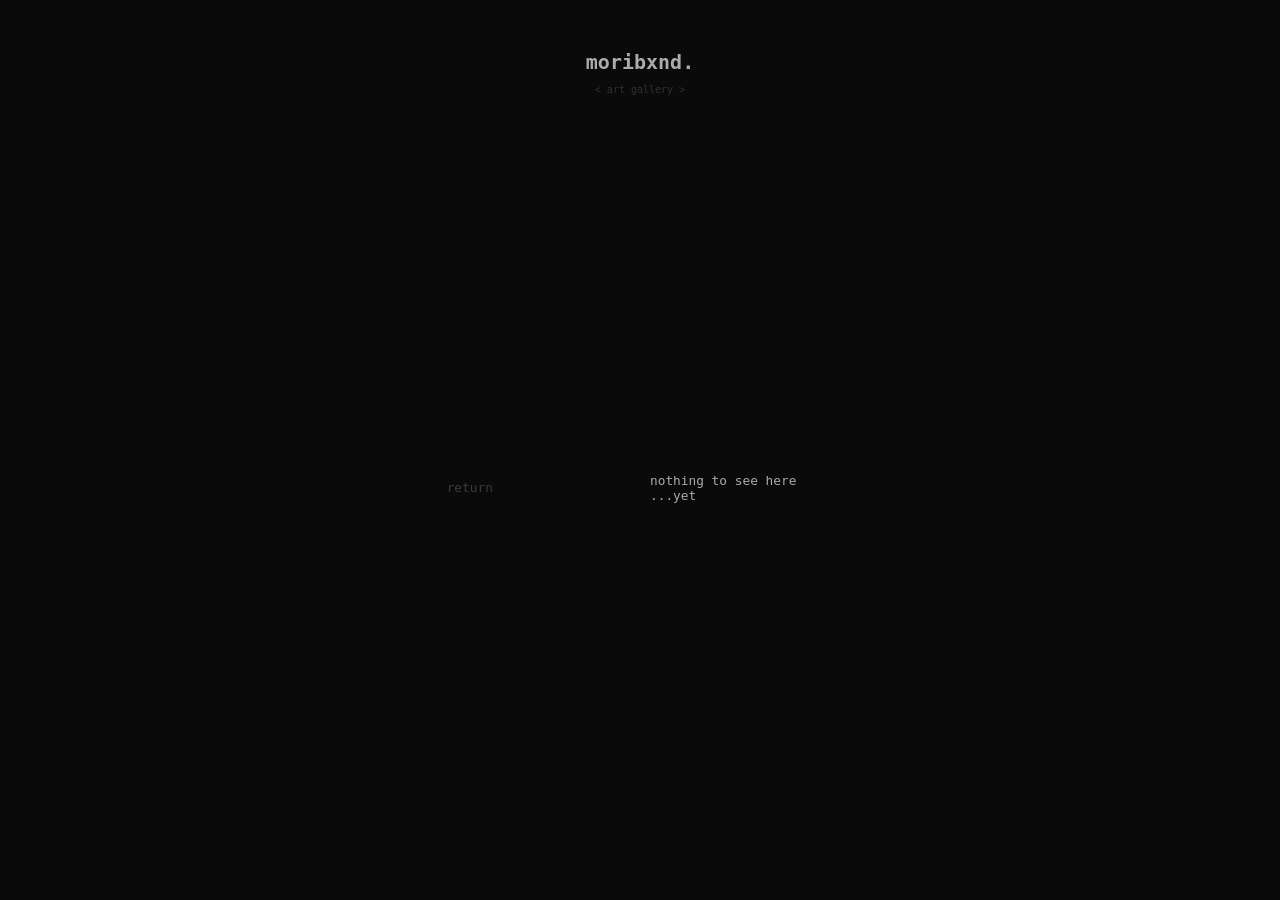
==== art_gallery.html @ 75d4b1c0 "pages u can now move to diff pages (they're not finished yet)" ====
<!DOCTYPE html>
<html lang="en">
<head>
    <meta charset="UTF-8">
    <meta name="viewport" content="width=device-width, initial-scale=1.0, viewport-fit=cover">
    <link rel="stylesheet" href="style.css">
    <link rel="icon" type="image/x-icon" href="img/icon.ico">

    <title>mori • art gallery</title>
</head>
<body>
    <header>
        <div class="welcome">
            <h1 class="big-text" id="waveText">moribxnd.</h1>
            <p class="small-text">&#60; art gallery &#62;</p>
        </div>
    </header>
    <main class="grid-container">
         <div class="side-content left">
            <a href="index.html">return</a>
        </div>

        <div class="side-content right">
            <p>nothing to see here<br>...yet</p>
        </div>
    </main>

    <script src="script.js"></script>
</body>
</html>
---- style.css ----
/* ===== GLOBAL & RESET ===== */
::selection {
  background: #ababab; /* Цвет фона при выделении */
  color: rgb(10, 10, 10);      /* Цвет текста при выделении */
}

/* Для браузеров Firefox используется специальный префикс */
::-moz-selection {
  background: #ababab;
  color: rgb(10, 10, 10);
}

html {
    background-color: rgb(10, 10, 10);
    font-family: 'Geist Mono', monospace;
}

body {
    margin: 0;
    padding: 0;
    min-height: 100vh;
    display: flex;
    flex-direction: column;
    align-items: center;
}

/* ===== HEADER ===== */
header {
    display: flex;
    justify-content: center;
    align-items: center;
    color: #ababab;
    padding: 10px;
}

.welcome {
    text-align: center;
    padding: 40px;
    border-radius: 10px;
}

.big-text {
    font-size: 20px;
    margin: 0 0 10px 0;
    font-weight: bold;
    color: #ababab;
}

.small-text {
    font-size: 10px;
    color: rgba(204, 204, 204, 0.2);
    font-weight: 300;
    margin: 0;
}

/* ===== MAIN & GRID (VERTICAL CENTERING) ===== */
main {
    flex: 1;
    display: flex;
    justify-content: center;
    align-items: center;
    width: 100%;

    padding-bottom: 70px;
}

.grid-container {
    display: grid;
    grid-template-columns: repeat(6, 1fr);
    gap: 20px;
    max-width: 1200px;
    margin: 0 auto;
    width: 100%;
}

/* ===== LEFT & RIGHT CONTENT ===== */
.left {
    grid-column: 3;
    display: flex;
    flex-direction: column;
    gap: 15px;
    text-align: left;
}

.right {
    grid-column: 4 / 6;
    display: flex;
    flex-direction: column;
    gap: 30px;
    color: #ababab;
}

.soon {
    text-align: right;
}

.side-content a {
    color: rgba(255, 255, 255, 0.2);
    text-decoration: none;
    font-size: 80%;
    transition: 0.3s;
}

.side-content a:hover {
    color: #ababab;
}

.side-content p {
    font-size: 80%;
    margin: 0;
}

/* ===== WAVE ANIMATION ===== */
.wave-text {
    display: inline-block;
}

.wave-letter {
    display: inline-block;
    animation: floatWave 2.5s ease-in-out infinite;
}

@keyframes floatWave {
    0%, 100% {
        transform: translateY(0);
    }
    50% {
        transform: translateY(-8px);
    }
}

/* ===== RESPONSIVE (MOBILE) ===== */
@media (max-width: 768px) {
    .grid-container {
        grid-template-columns: 1fr;
        padding: 60px 0;
    }

    .left, .right {
        grid-column: 1 / -1;
        padding: 0 50px;
    }

    .right {
        text-align: right;
    }
}
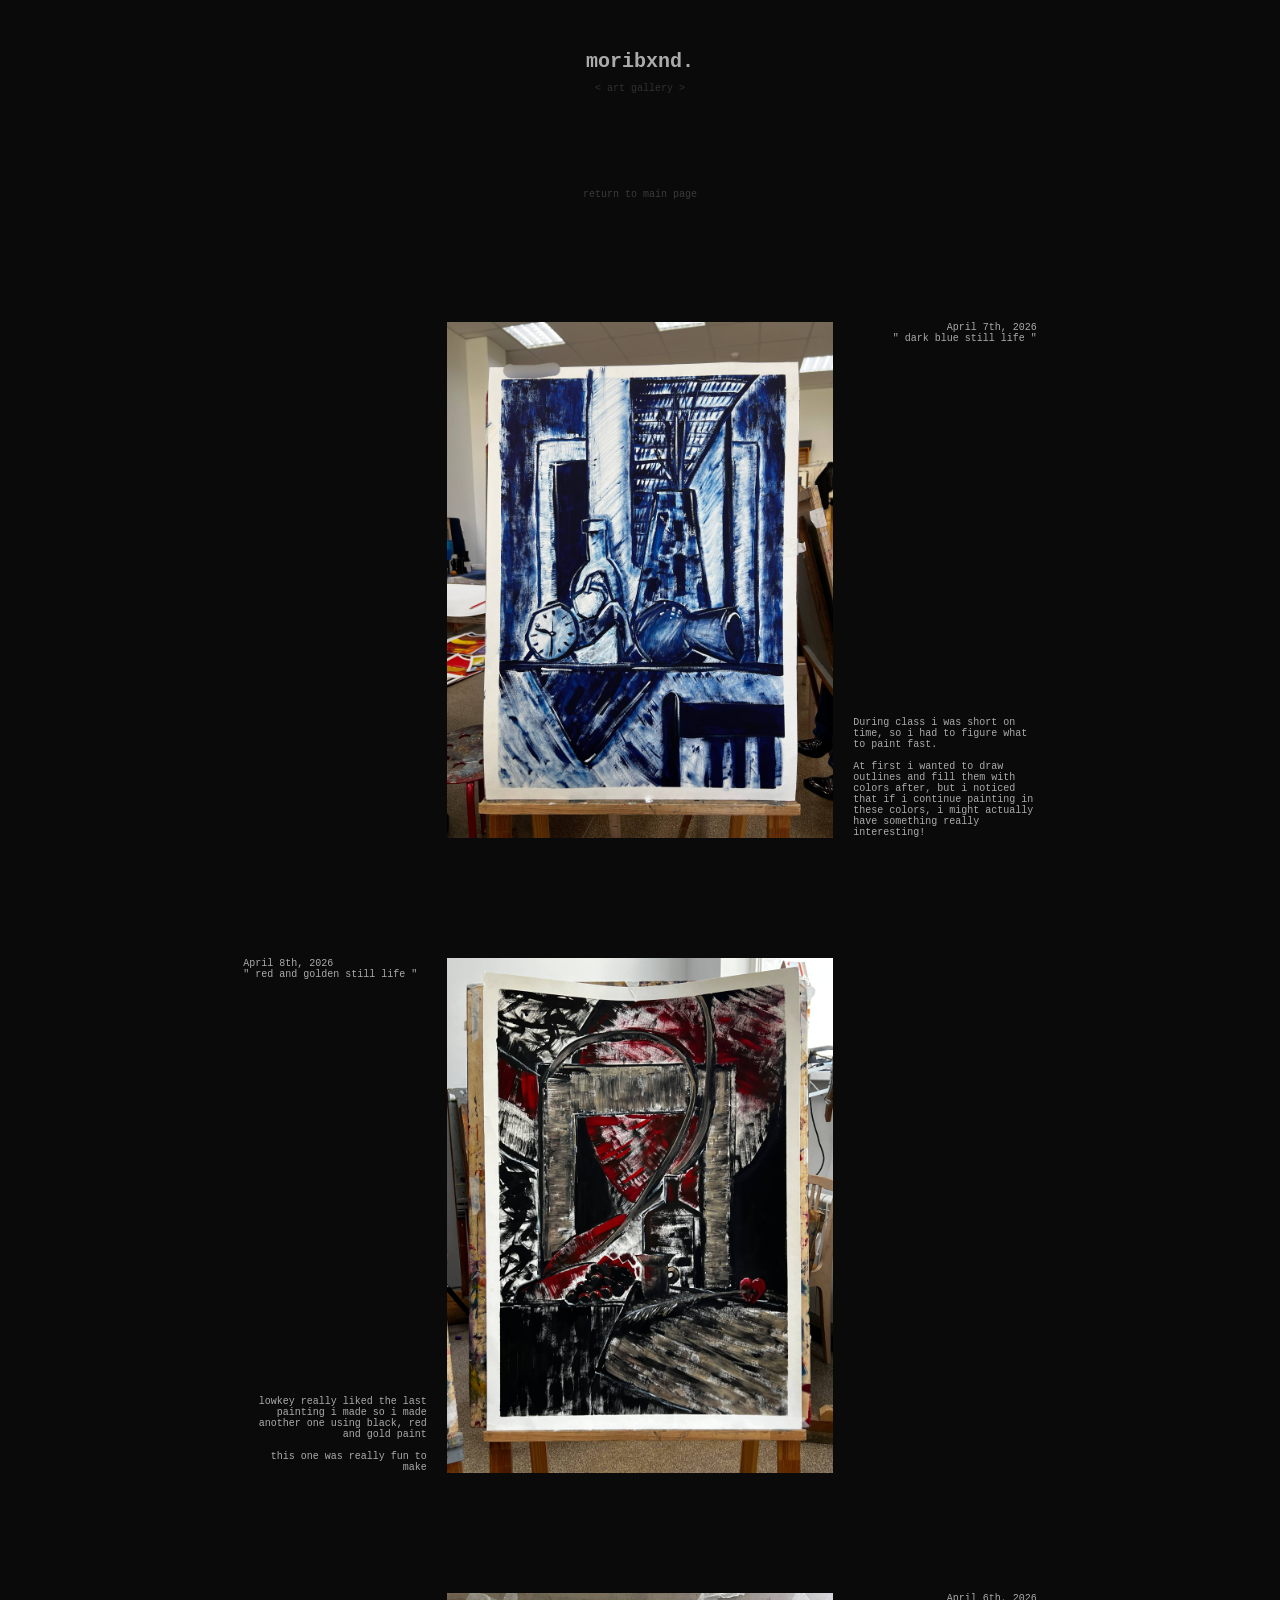
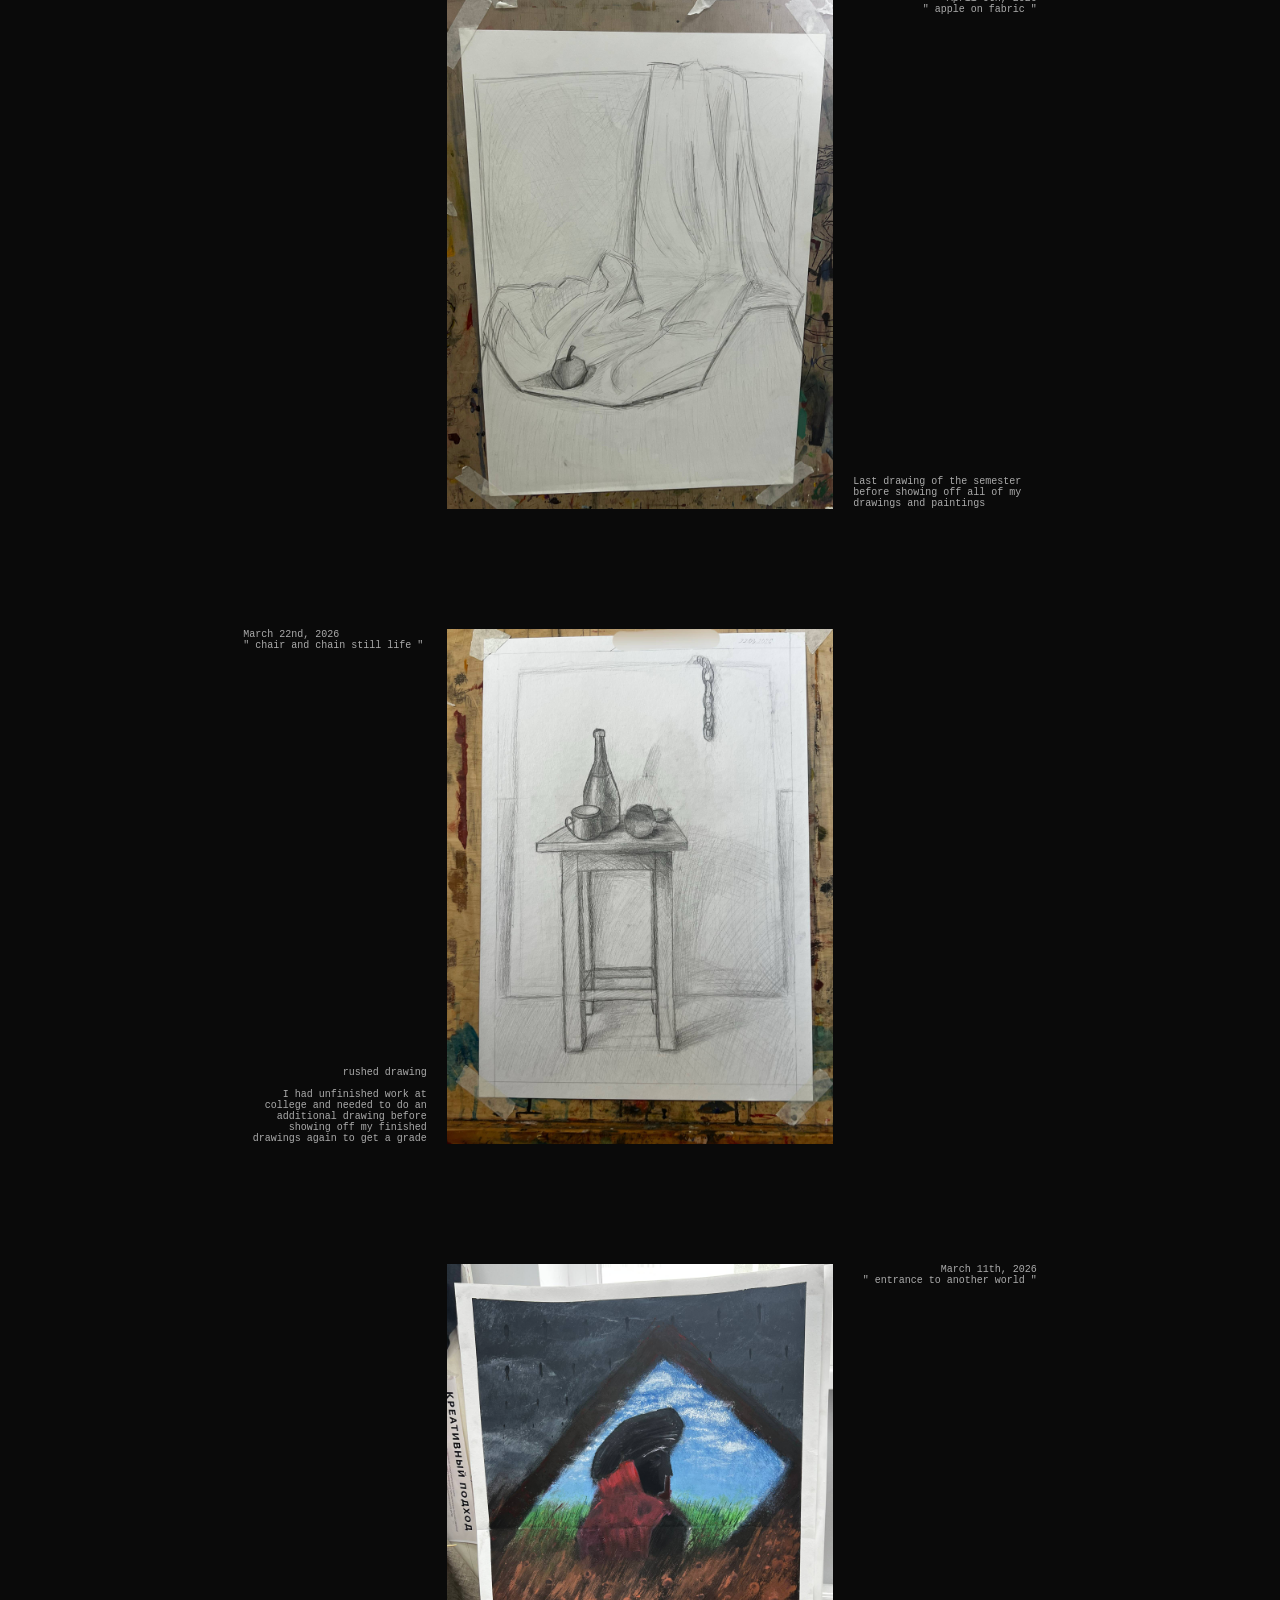
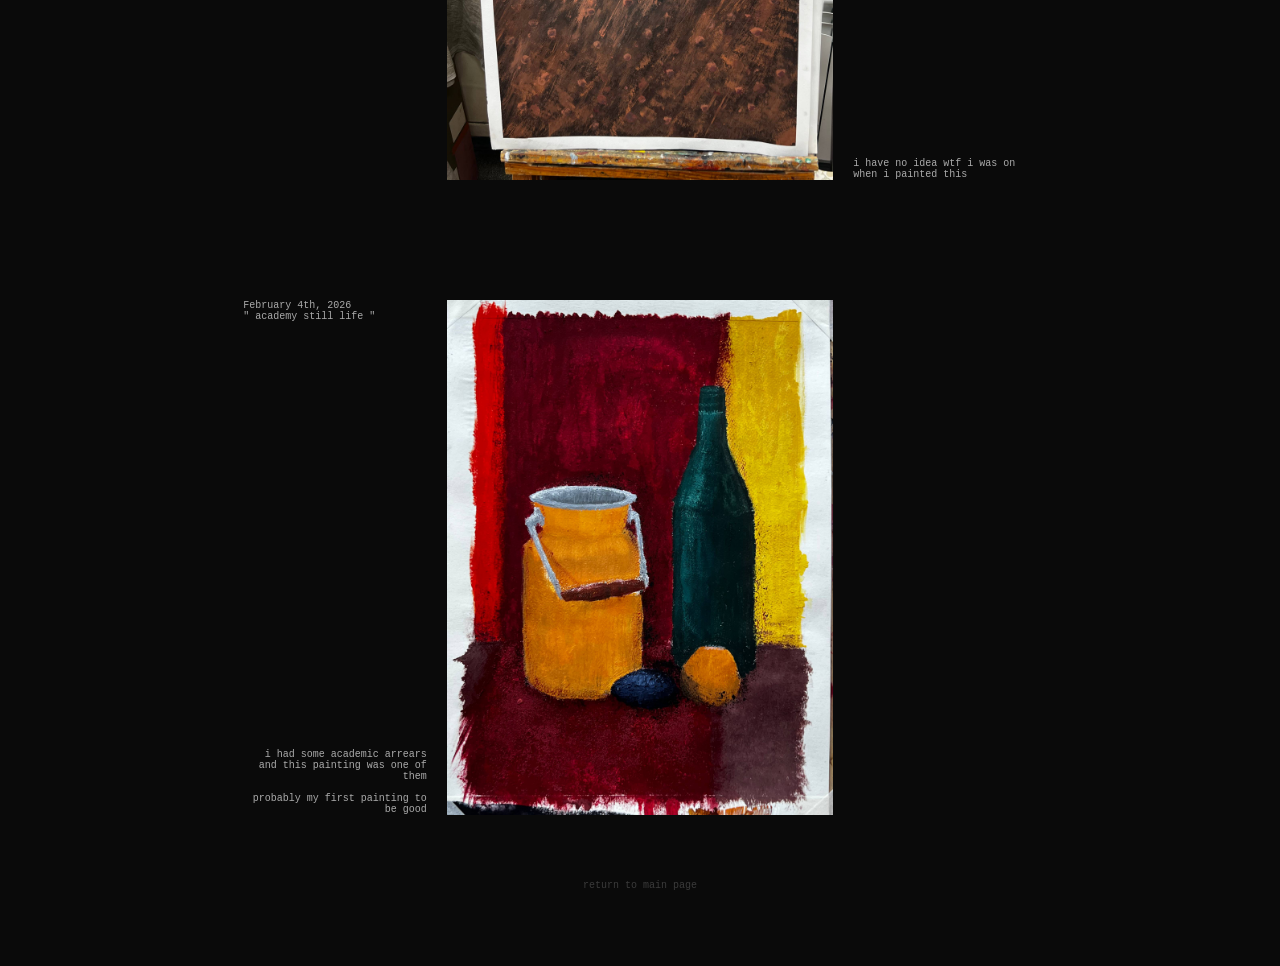
==== commit 1e50d93d: "huge update" ====
--- a/art_gallery.html
+++ b/art_gallery.html
@@ -15,13 +15,68 @@
             <p class="small-text">&#60; art gallery &#62;</p>
         </div>
     </header>
-    <main class="grid-container">
-         <div class="side-content left">
-            <a href="index.html">return</a>
+    <main class="grid-container-art">
+        
+        <div class="return-link">
+            <a href="index.html">return to main page</a>
         </div>
 
-        <div class="side-content right">
-            <p>nothing to see here<br>...yet</p>
+        <!-- right -->
+        <div class="art-image img-first">
+            <img src="img/art_gallery/dbsl.png" alt="dark blue still life">
+        </div>
+        <div class="art-text text-right">
+            <p class="top-text-r">April 7th, 2026<br>" dark blue still life "</p>
+            <p class="bottom-text-r">During class i was short on time, so i had to figure what to paint fast.<br><br>At first i wanted to draw outlines and fill them with colors after, but i noticed that if i continue painting in these colors, i might actually have something really interesting!</p>
+        </div>
+
+        <!-- left -->
+        <div class="art-text text-left">
+            <p class="top-text-l">April 8th, 2026<br>" red and golden still life "</p>
+            <p class="bottom-text-l">lowkey really liked the last painting i made so i made another one using black, red and gold paint<br><br>this one was really fun to make</p>
+        </div>
+        <div class="art-image img-second">
+            <img src="img/art_gallery/rgsl.png" alt="red and golden still life">
+        </div>
+
+        <!-- right -->
+        <div class="art-image img-first">
+            <img src="img/art_gallery/aof.png" alt="apple on fabric">
+        </div>
+        <div class="art-text text-right">
+            <p class="top-text-r">April 6th, 2026<br>" apple on fabric "</p>
+            <p class="bottom-text-r">Last drawing of the semester before showing off all of my drawings and paintings</p>
+        </div>
+
+        <!-- left -->
+        <div class="art-text text-left">
+            <p class="top-text-l">March 22nd, 2026<br>" chair and chain still life "</p>
+            <p class="bottom-text-l">rushed drawing<br><br>I had unfinished work at college and needed to do an additional drawing before showing off my finished drawings again to get a grade</p>
+        </div>
+        <div class="art-image img-second">
+            <img src="img/art_gallery/ccsl.png" alt="chair and chain still life">
+        </div>
+
+        <!-- right -->
+        <div class="art-image img-first">
+            <img src="img/art_gallery/etaw.png" alt="entrance to another world">
+        </div>
+        <div class="art-text text-right">
+            <p class="top-text-r">March 11th, 2026<br>" entrance to another world "</p>
+            <p class="bottom-text-r">i have no idea wtf i was on when i painted this</p>
+        </div>
+
+        <!-- left -->
+        <div class="art-text text-left">
+            <p class="top-text-l">February 4th, 2026<br>" academy still life "</p>
+            <p class="bottom-text-l">i had some academic arrears and this painting was one of them<br><br>probably my first painting to be good</p>
+        </div>
+        <div class="art-image img-second">
+            <img src="img/art_gallery/asl.jpg" alt="academy still life">
+        </div>
+
+        <div class="return-link">
+            <a href="index.html">return to main page</a>
         </div>
     </main>
 
--- a/style.css
+++ b/style.css
@@ -58,7 +58,6 @@
     flex: 1;
     display: flex;
     justify-content: center;
-    align-items: center;
     width: 100%;
 
     padding-bottom: 70px;
@@ -71,6 +70,17 @@
     max-width: 1200px;
     margin: 0 auto;
     width: 100%;
+
+    align-items: center;
+}
+.grid-container-art {
+    display: grid;
+    grid-template-columns: repeat(6, 1fr);
+    gap: 20px;
+    max-width: 1200px;
+    margin: 0 auto;
+    width: 100%;
+
 }
 
 /* ===== LEFT & RIGHT CONTENT ===== */
@@ -120,6 +130,74 @@
     animation: floatWave 2.5s ease-in-out infinite;
 }
 
+/* Ссылка возврата по центру над контентом */
+.return-link {
+    grid-column: 3 / 5;
+    text-align: center;
+    margin-top: 40px;
+}
+
+.return-link a {
+    color: rgba(255, 255, 255, 0.2);
+    text-decoration: none;
+    font-size: 10px;
+    transition: 0.3s;
+}
+
+.return-link a:hover {
+    color: #ababab;
+}
+
+/* Картинка занимает 3 и 4 колонки */
+.art-image {
+    grid-column: 3 / 5;
+    margin-top: 100px;
+}
+
+.art-image img {
+    width: 100%;
+    height: auto;
+    display: block;
+}
+
+/* Блок текста на уровне картинки */
+.art-text {
+    display: flex;
+    flex-direction: column;
+    justify-content: space-between; /* Разносит текст по краям (верх/низ) */
+    color: #ababab;
+    font-size: 10px;
+    margin-top: 100px;
+}
+.text-right {
+    grid-column: 5;
+    text-align: left;
+}
+
+/* Позиционирование текста: слева (2 колонка) */
+.text-left {
+    grid-column: 2;
+    text-align: right;
+}
+
+.top-text-r {
+    margin-top: 0;
+    text-align: right;
+}
+.bottom-text-r {
+    margin-bottom: 0;
+}
+
+.top-text-l {
+    margin-top: 0;
+    text-align: left;
+    
+}
+.bottom-text-l {
+    margin-bottom: 0;
+    text-align: right;
+}
+
 @keyframes floatWave {
     0%, 100% {
         transform: translateY(0);
@@ -144,4 +222,10 @@
     .right {
         text-align: right;
     }
+
+    .art-text {
+        font-size: 8px;
+    }
+
+    
 }
